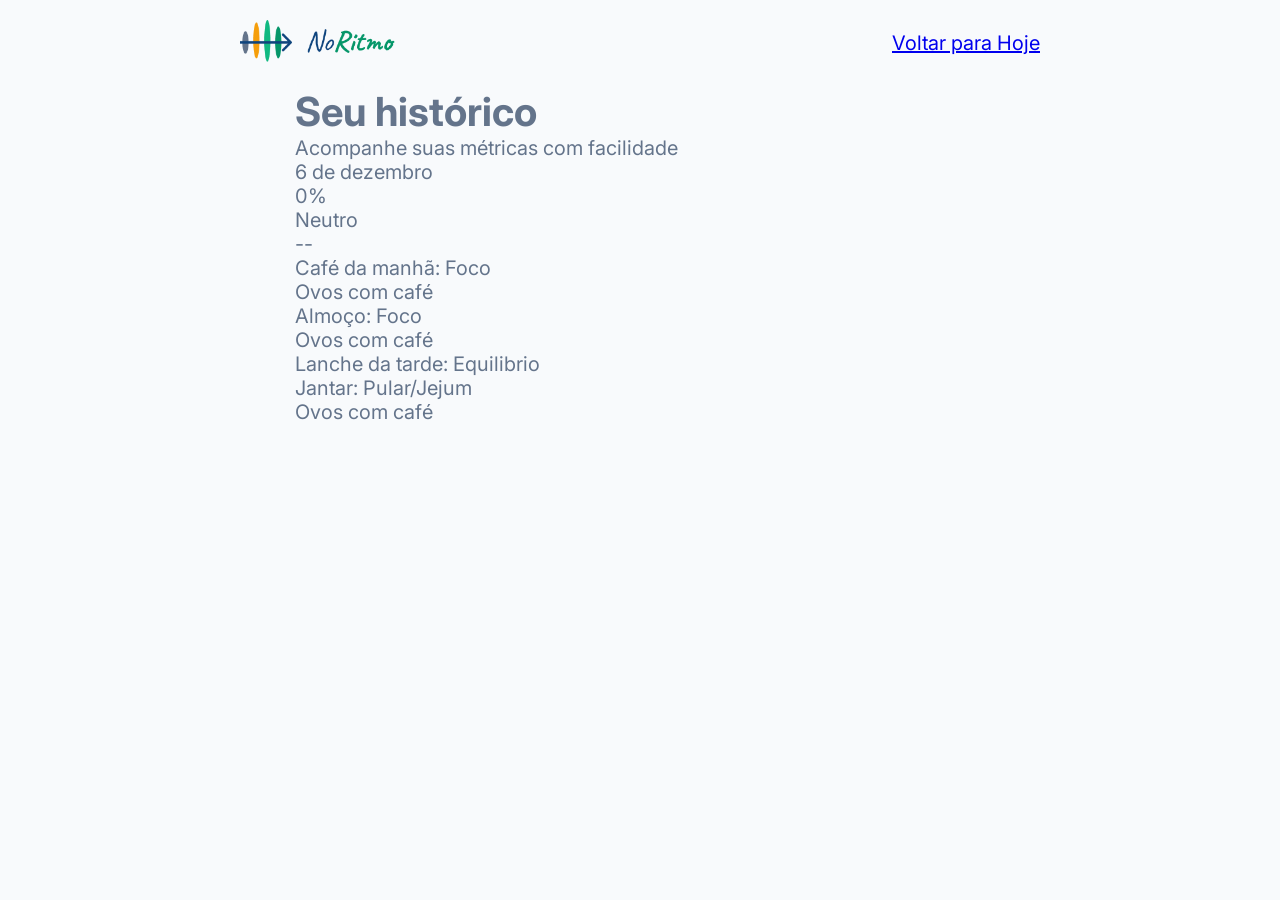
==== src/pages/historico.html @ 07dce6ac "Cria estrutura da pagina historico" ====
<!DOCTYPE html>
<html lang="pt-br">
<head>
    <meta charset="UTF-8">
    <meta name="viewport" content="width=device-width, initial-scale=1.0">
    <link rel="stylesheet" href="../css/style.css">
    <link rel="shortcut icon" href="../assets/img/favicon.ico" type="image/x-icon">
    <title>NoRitmo</title>
</head>
<body>
    <header class="section-header historico">
        <a href="../../index.html">
            <img src="../assets/img/logo.png" alt="">
        </a>
        <a href="../../index.html">Voltar para Hoje</a>
    </header>
    <main>
        <h1>Seu histórico</h1>
        <p>Acompanhe suas métricas com facilidade</p>

        <section class="historico">
            <header class="header-history-section">
                <span id="date"></span>
                <div class="score-historico">
                    <p class="score-number">0%</p>
                    <span class="score-status">Neutro</span>
                </div>
                <p>--</p>
            </header>
            <div class="historico-content">
                <p class="historico-refeicao">Café da manhã: <span class="status-refeicao">Foco</span></p>
                <p class="historico-anotacoes">Ovos com café</p>

                <p class="historico-refeicao">Almoço: <span class="status-refeicao">Foco</span></p>
                <p class="historico-anotacoes">Ovos com café</p>

                <p class="historico-refeicao">Lanche da tarde: <span class="status-refeicao">Equilibrio</span></p>

                <p class="historico-refeicao">Jantar: <span class="status-refeicao">Pular/Jejum</span></p>
                <p class="historico-anotacoes">Ovos com café</p>
            </div>
        </section>
    </main>
    <script type="module" src="../scripts/main.js"></script>
</body>
</html>
---- src/css/style.css ----
@import url(./global.css);
@import url(./header.css);
@import url(./score.css);
@import url(./meals.css);
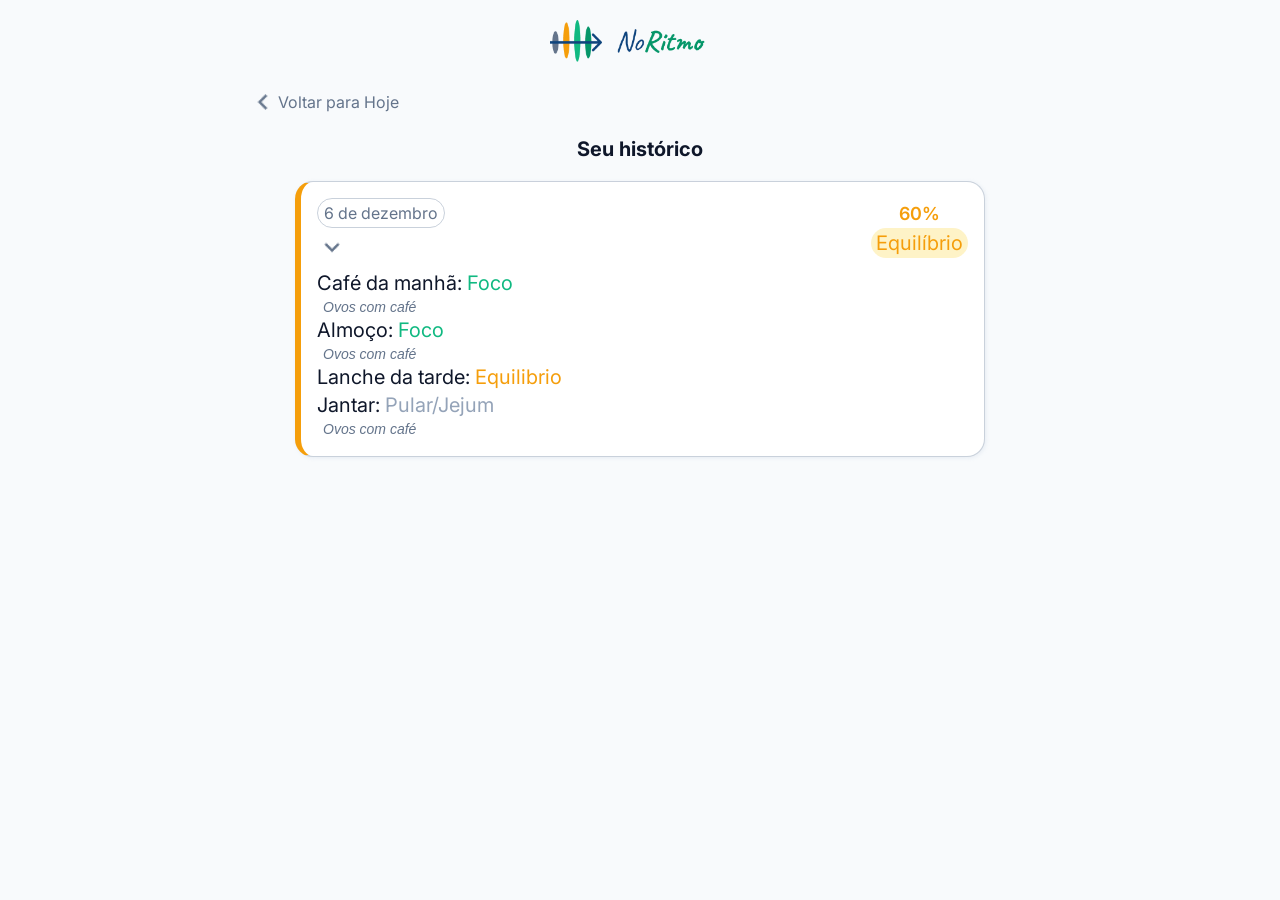
==== commit 0c044c33: "Adiciona estilo da pagina de historico" ====
--- a/src/pages/historico.html
+++ b/src/pages/historico.html
@@ -12,31 +12,38 @@
         <a href="../../index.html">
             <img src="../assets/img/logo.png" alt="">
         </a>
-        <a href="../../index.html">Voltar para Hoje</a>
+        <a href="../../index.html" class="btn-navegar-pagina">
+            <img src="../assets/icon/icon-arrow-left.png" alt="">Voltar para Hoje</a>
     </header>
     <main>
-        <h1>Seu histórico</h1>
-        <p>Acompanhe suas métricas com facilidade</p>
+        <h1 class="title-pagina">Seu histórico</h1>
 
-        <section class="historico">
-            <header class="header-history-section">
-                <span id="date"></span>
-                <div class="score-historico">
-                    <p class="score-number">0%</p>
-                    <span class="score-status">Neutro</span>
+        <section class="historico-dia" data-status="balanced">
+            <header class="header-historico-section">
+        
+                <div class="header-left">
+                    <span id="date"></span> 
+                    <img src="../assets/icon/icon-arrow-down.png" alt="Expandir detalhes" class="seta-acordeao">
                 </div>
-                <p>--</p>
+                <div class="header-right">
+                    <div class="score-historico">
+                        <p class="score-number">60%</p>
+                        <span class="score-status">Equilíbrio</span>
+                    </div>
+                    
+                </div>
+                
             </header>
             <div class="historico-content">
-                <p class="historico-refeicao">Café da manhã: <span class="status-refeicao">Foco</span></p>
+                <p class="historico-refeicao">Café da manhã: <span class="status-refeicao" data-status="focus">Foco</span></p>
                 <p class="historico-anotacoes">Ovos com café</p>
 
-                <p class="historico-refeicao">Almoço: <span class="status-refeicao">Foco</span></p>
+                <p class="historico-refeicao">Almoço: <span class="status-refeicao" data-status="focus">Foco</span></p>
                 <p class="historico-anotacoes">Ovos com café</p>
 
-                <p class="historico-refeicao">Lanche da tarde: <span class="status-refeicao">Equilibrio</span></p>
+                <p class="historico-refeicao">Lanche da tarde: <span class="status-refeicao" data-status="balanced">Equilibrio</span></p>
 
-                <p class="historico-refeicao">Jantar: <span class="status-refeicao">Pular/Jejum</span></p>
+                <p class="historico-refeicao">Jantar: <span class="status-refeicao" data-status="skip">Pular/Jejum</span></p>
                 <p class="historico-anotacoes">Ovos com café</p>
             </div>
         </section>
--- a/src/css/style.css
+++ b/src/css/style.css
@@ -1,4 +1,5 @@
 @import url(./global.css);
 @import url(./header.css);
 @import url(./score.css);
-@import url(./meals.css);+@import url(./meals.css);
+@import url(./historico.css)
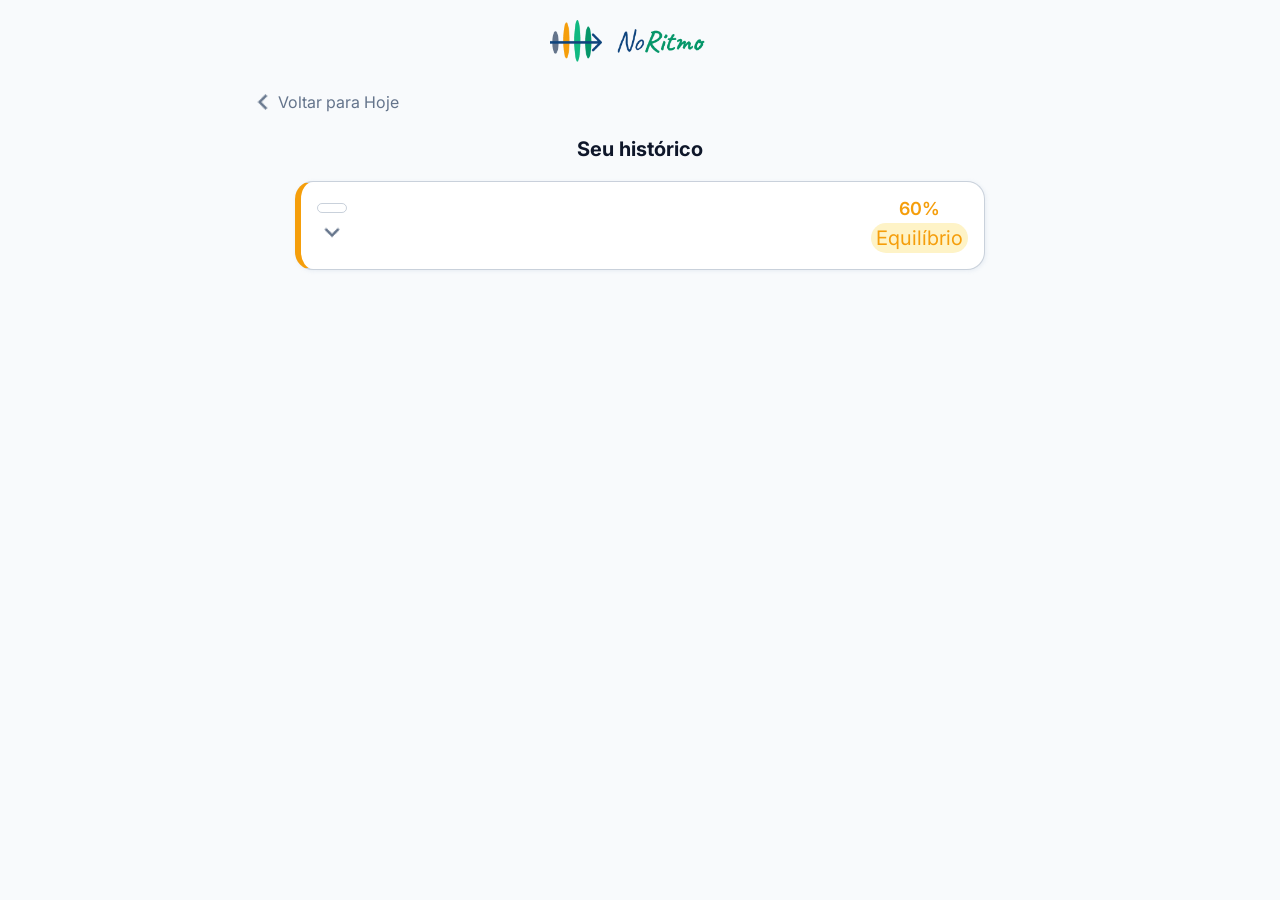
==== commit a80e1d9f: "Atualizações" ====
--- a/src/pages/historico.html
+++ b/src/pages/historico.html
@@ -7,7 +7,7 @@
     <link rel="shortcut icon" href="../assets/img/favicon.ico" type="image/x-icon">
     <title>NoRitmo</title>
 </head>
-<body>
+<body id="page-historico">
     <header class="section-header historico">
         <a href="../../index.html">
             <img src="../assets/img/logo.png" alt="">
@@ -15,14 +15,14 @@
         <a href="../../index.html" class="btn-navegar-pagina">
             <img src="../assets/icon/icon-arrow-left.png" alt="">Voltar para Hoje</a>
     </header>
-    <main>
+    <main class="container-do-historico">
         <h1 class="title-pagina">Seu histórico</h1>
 
         <section class="historico-dia" data-status="balanced">
             <header class="header-historico-section">
         
                 <div class="header-left">
-                    <span id="date"></span> 
+                    <span class="dateHistorico"></span> 
                     <img src="../assets/icon/icon-arrow-down.png" alt="Expandir detalhes" class="seta-acordeao">
                 </div>
                 <div class="header-right">
@@ -34,7 +34,7 @@
                 </div>
                 
             </header>
-            <div class="historico-content">
+            <div class="historico-content escondido">
                 <p class="historico-refeicao">Café da manhã: <span class="status-refeicao" data-status="focus">Foco</span></p>
                 <p class="historico-anotacoes">Ovos com café</p>
 
